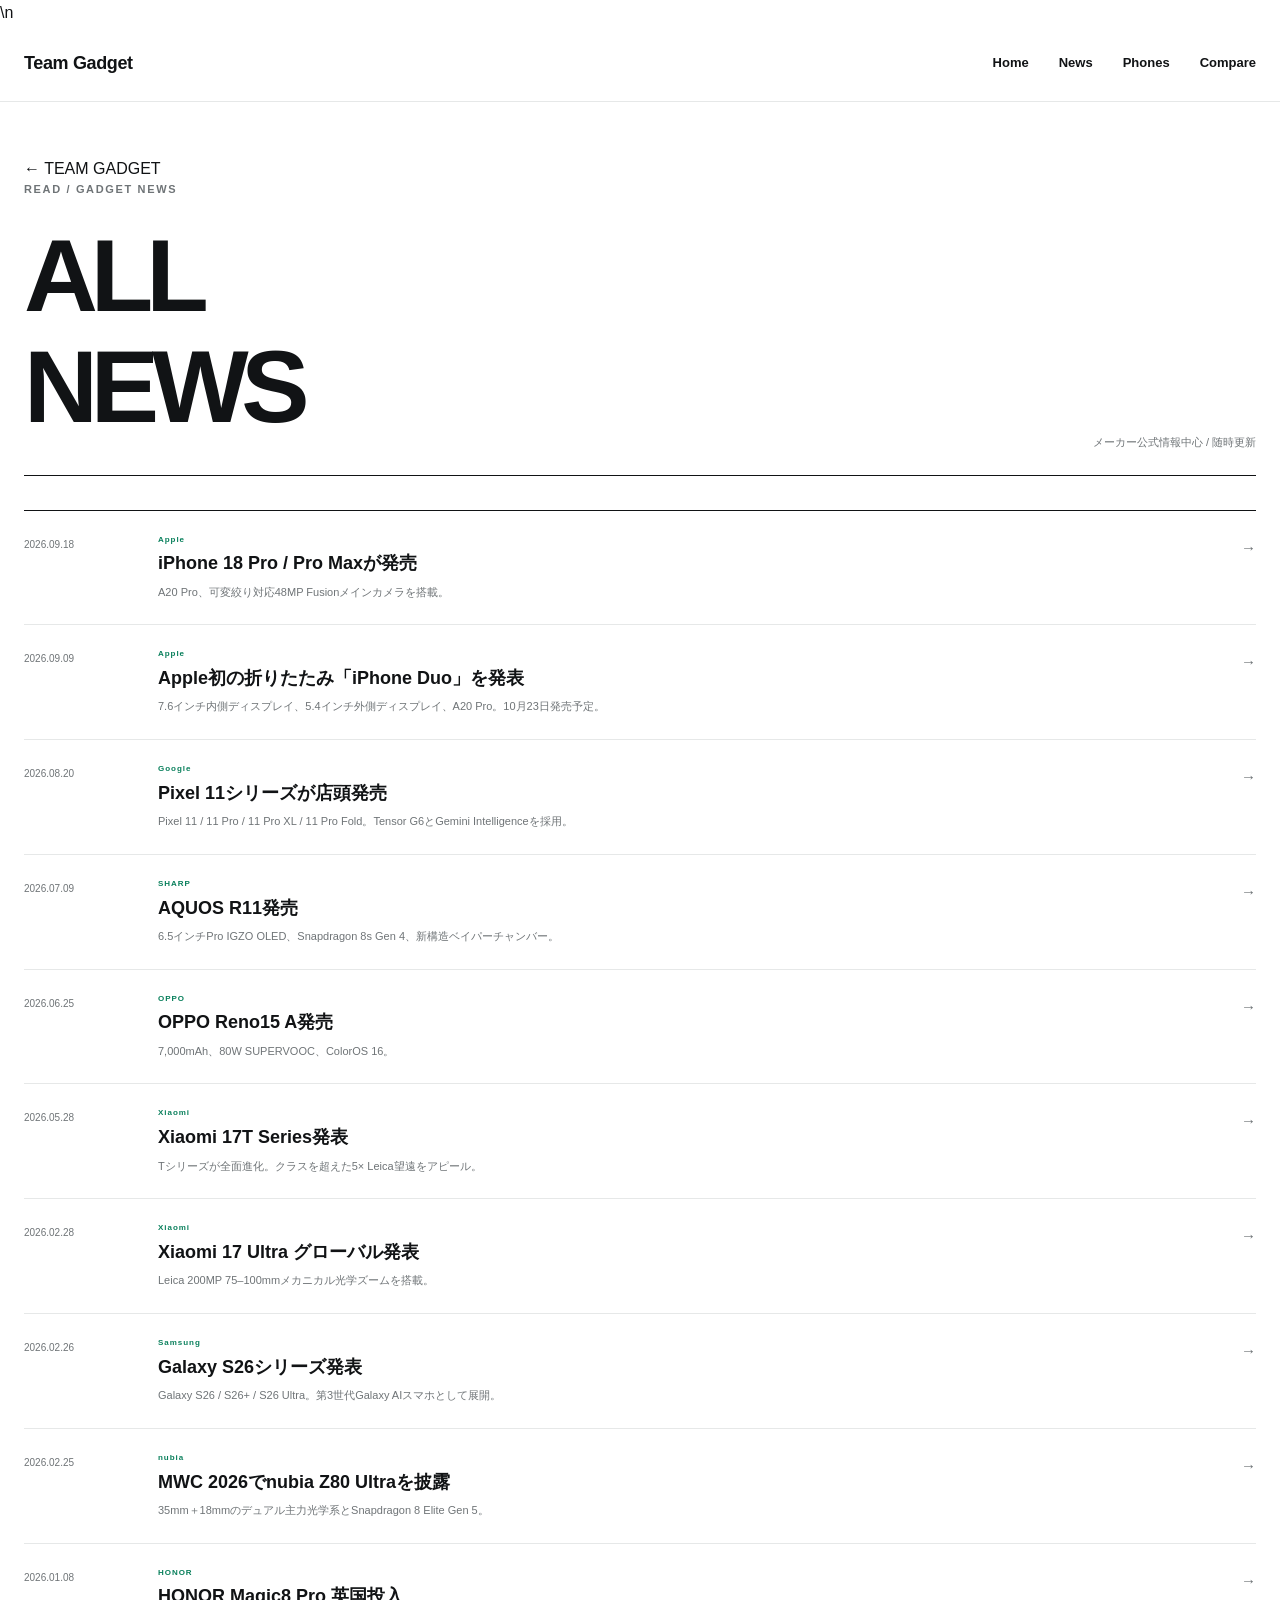
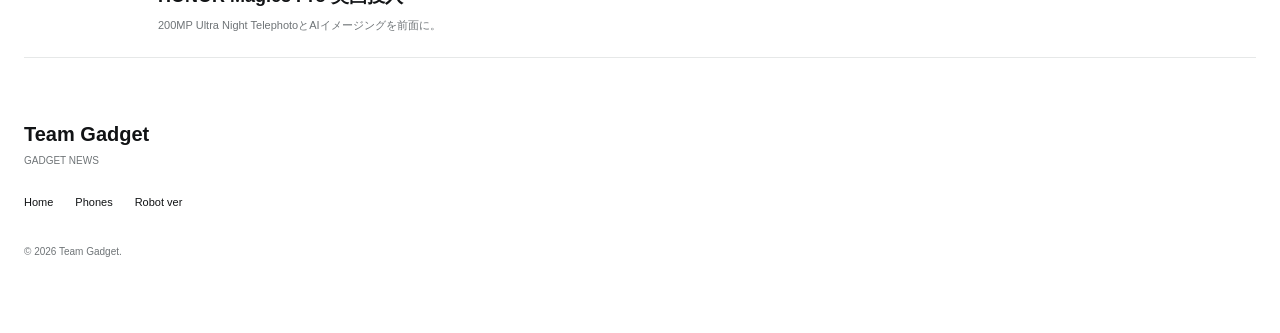
==== news/index.html @ f9e53cb1 "Add stable directory route for Gadget news" ====
<!doctype html>
<html lang="ja">
<head>
  <meta charset="utf-8">
  <meta name="viewport" content="width=device-width,initial-scale=1">\n  <base href="../">
  <meta name="description" content="Team Gadget ガジェットニュース一覧。スマートフォンを中心に最新情報をまとめます。">
  <title>ガジェットニュース | Team Gadget</title>
  <link rel="stylesheet" href="./styles.css?v=20260923-1522">
  <link rel="stylesheet" href="./gadget.css?v=20260923-1522">
</head>
<body>
  <header class="site-header">
    <a class="brand" href="./gadget.html"><span>Team Gadget</span></a>
    <nav class="desktop-nav"><a href="./gadget.html">Home</a><a href="#news">News</a><a href="./phones/">Phones</a><a href="./phones/#compare">Compare</a></nav>
    <button class="menu-button" id="menuButton" type="button" aria-label="メニューを開く" aria-expanded="false"><span></span><span></span></button>
  </header>

  <div class="mobile-menu" id="mobileMenu" hidden>
    <div class="mobile-menu-panel">
      <div class="mobile-menu-head"><strong>MENU</strong><button class="mobile-close" id="menuClose" type="button" aria-label="メニューを閉じる">×</button></div>
      <div class="mobile-menu-group">
        <span class="mobile-menu-label">PAGES</span>
        <a href="./gadget.html">Team Gadget</a>
        <a href="./">Team Gadget（Robot ver）</a>
      </div>
      <div class="mobile-menu-group">
        <span class="mobile-menu-label">GADGET</span>
        <a href="#news">News</a>
        <a href="./phones/">World Phones</a>
        <a href="./phones/#compare">Compare</a>
      </div>
    </div>
  </div>

  <main>
    <section class="section shell page-top-section" id="news">
      <a class="page-kicker" href="./gadget.html">← TEAM GADGET</a>
      <div class="section-head">
        <div><div class="eyebrow">READ / GADGET NEWS</div><h1 class="database-page-title">ALL<br>NEWS</h1></div>
        <span class="source-note">メーカー公式情報中心 / 随時更新</span>
      </div>
      <div class="gadget-news-timeline standalone-news-list">
        <div class="gadget-news-list" id="moreNewsList"></div>
      </div>
    </section>
  </main>

  <footer class="footer shell">
    <div><strong>Team Gadget</strong><span>GADGET NEWS</span></div>
    <div class="footer-links"><a href="./gadget.html">Home</a><a href="./phones/">Phones</a><a href="./">Robot ver</a></div>
    <small>© 2026 Team Gadget.</small>
  </footer>

  <script src="./gadget-data.js?v=20260923-1535"></script>
  <script src="./gadget.js?v=20260923-1535"></script>
</body>
</html>
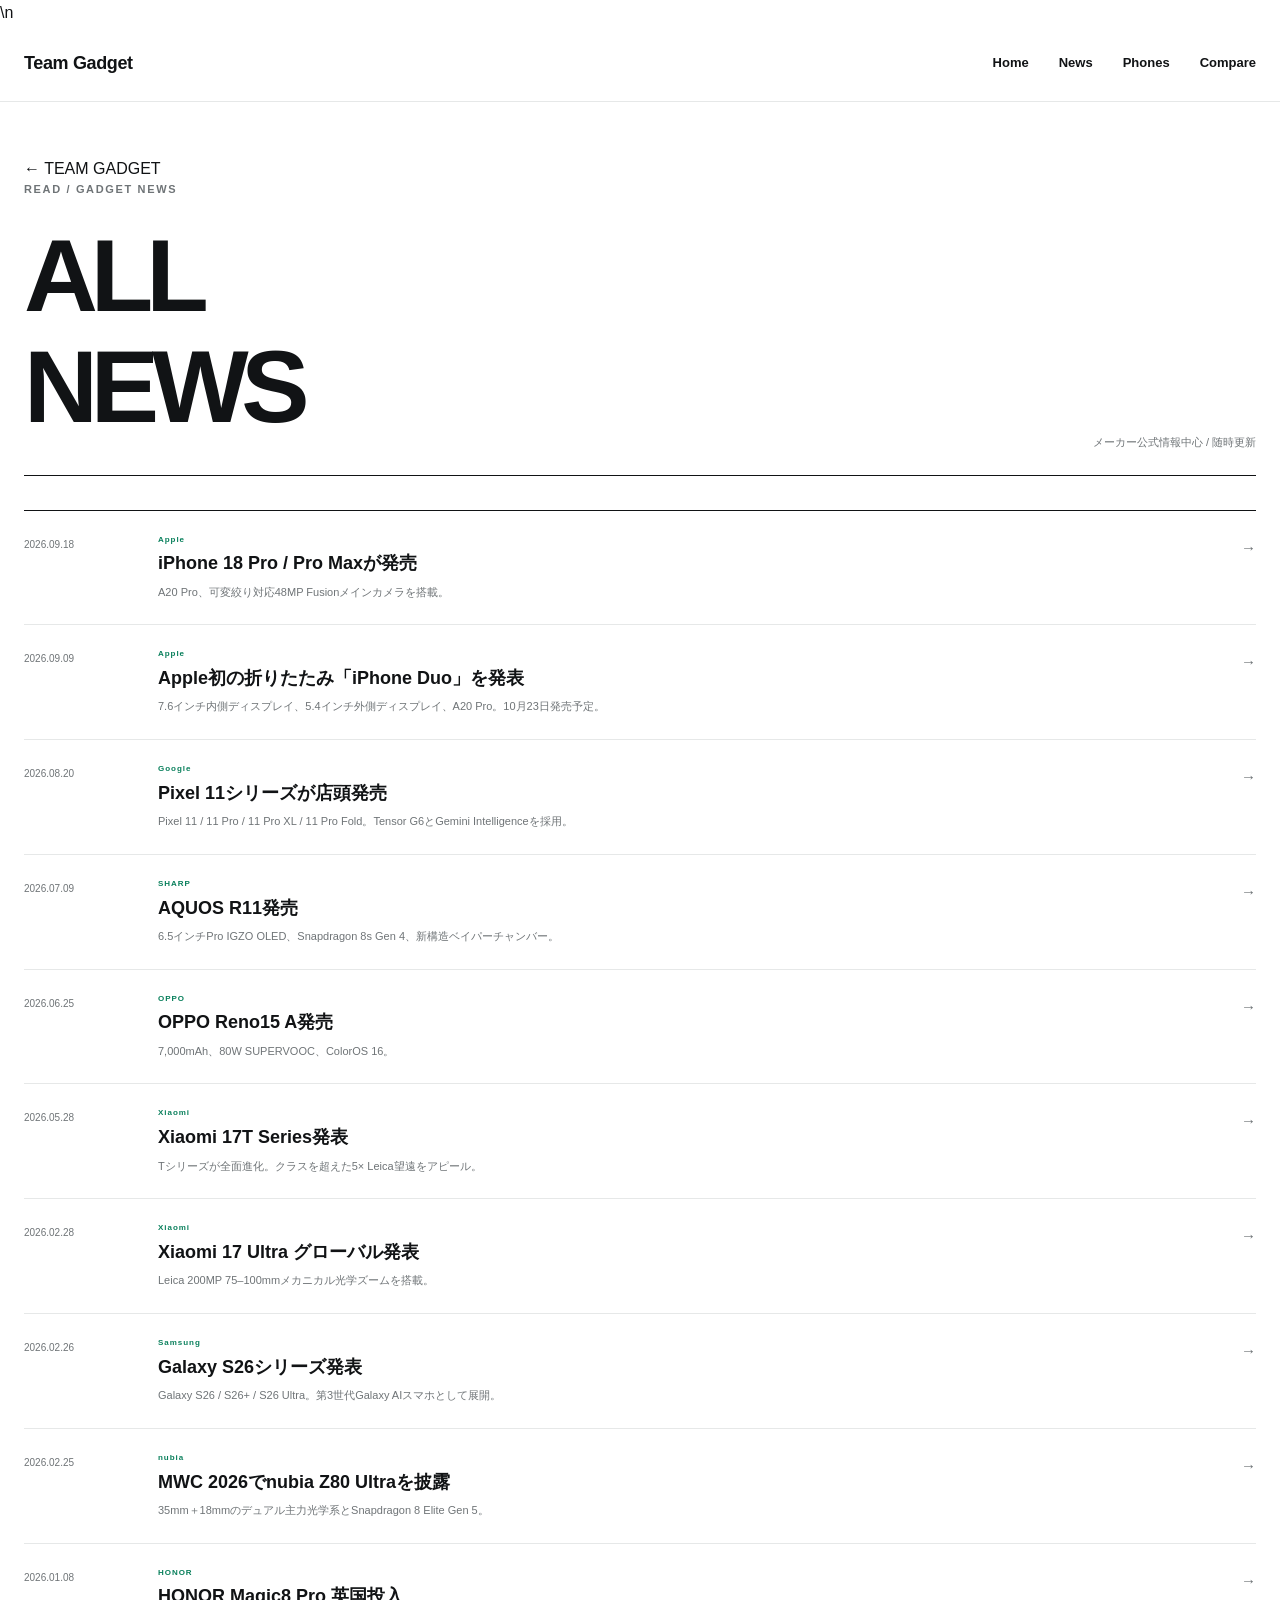
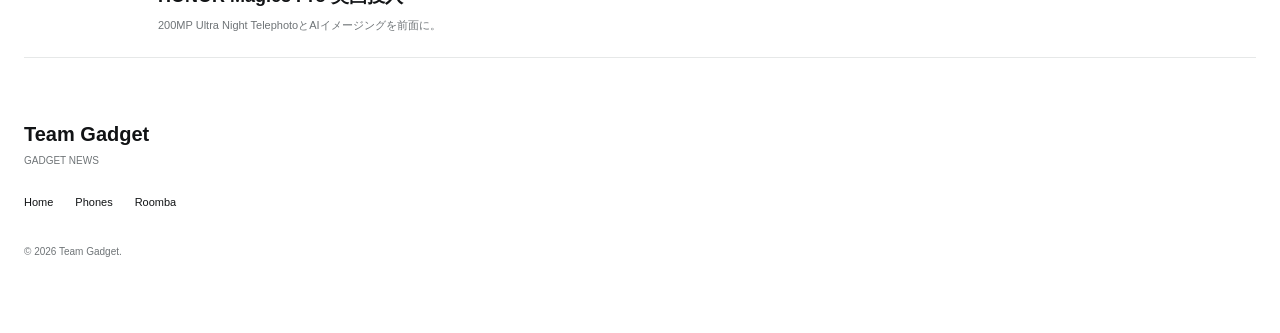
==== commit c8aea01a: "Rename Robot ver branding to Roomba in news/index.html" ====
--- a/news/index.html
+++ b/news/index.html
@@ -21,7 +21,7 @@
       <div class="mobile-menu-group">
         <span class="mobile-menu-label">PAGES</span>
         <a href="./gadget.html">Team Gadget</a>
-        <a href="./">Team Gadget（Robot ver）</a>
+        <a href="./">Team Gadget（Roomba）</a>
       </div>
       <div class="mobile-menu-group">
         <span class="mobile-menu-label">GADGET</span>
@@ -47,7 +47,7 @@
 
   <footer class="footer shell">
     <div><strong>Team Gadget</strong><span>GADGET NEWS</span></div>
-    <div class="footer-links"><a href="./gadget.html">Home</a><a href="./phones/">Phones</a><a href="./">Robot ver</a></div>
+    <div class="footer-links"><a href="./gadget.html">Home</a><a href="./phones/">Phones</a><a href="./">Roomba</a></div>
     <small>© 2026 Team Gadget.</small>
   </footer>
 
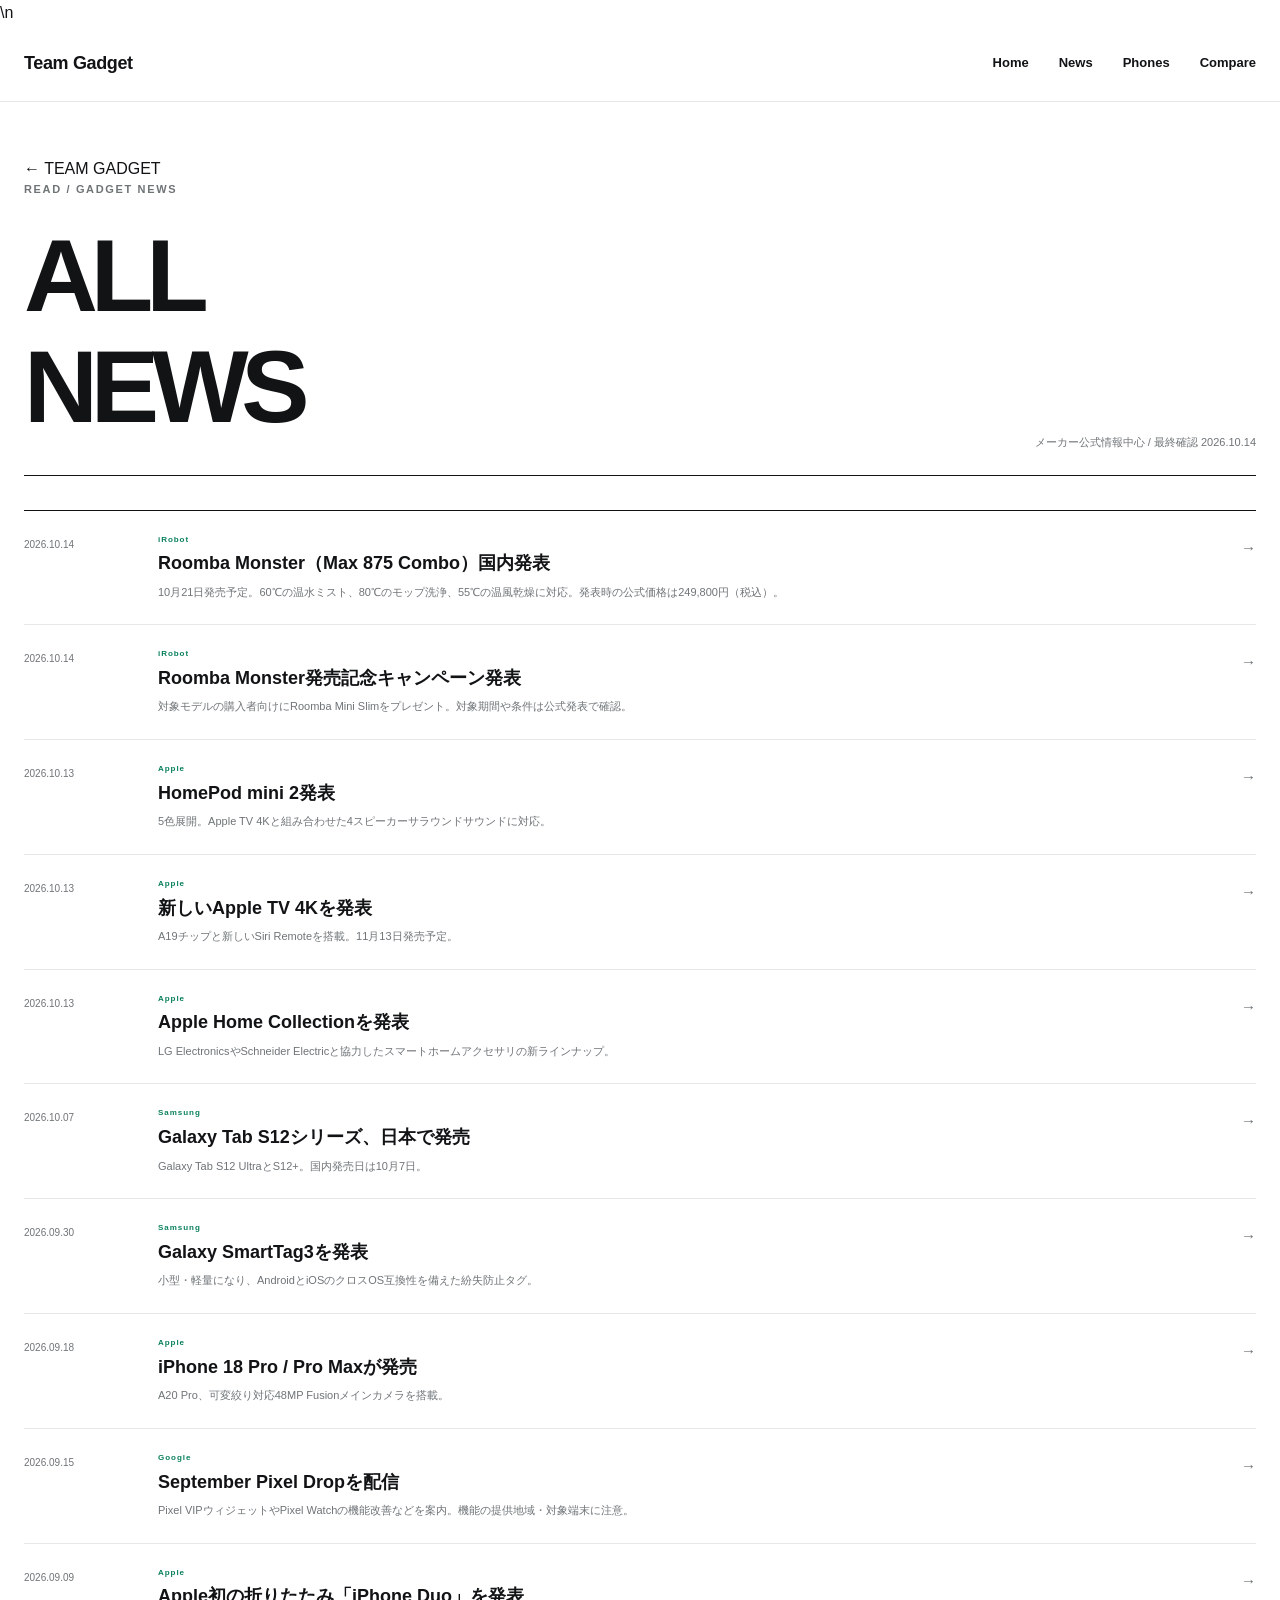
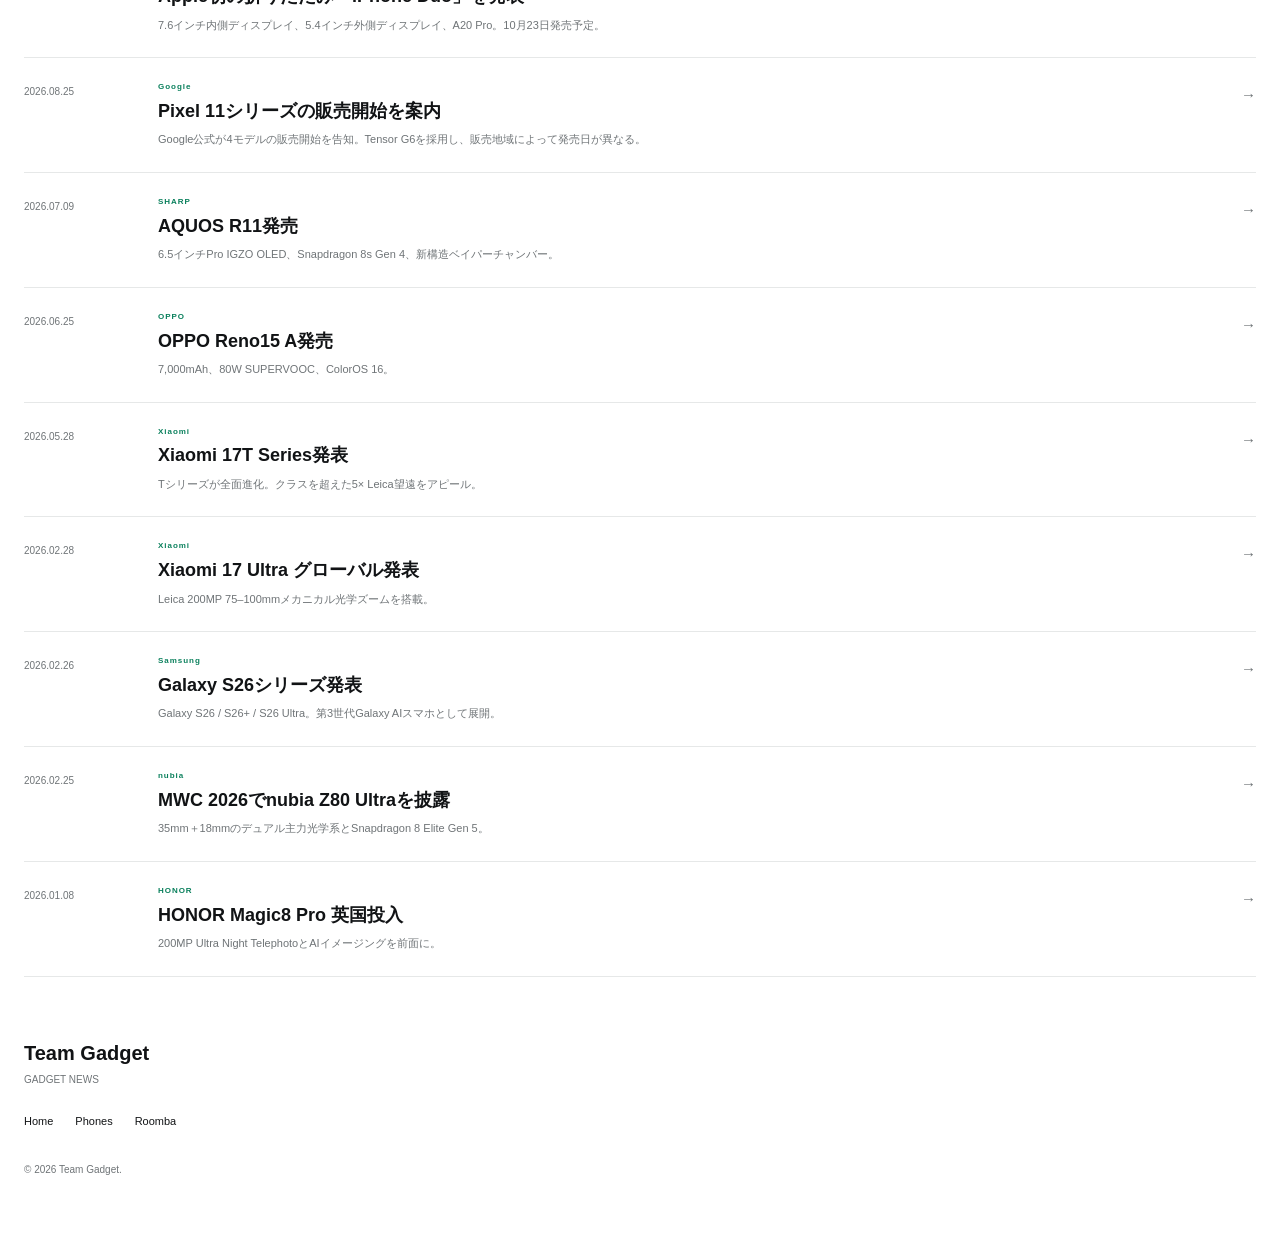
==== commit efe51276: "Update Team Gadget with verified Oct 2026 iRobot and gadget news" ====
--- a/news/index.html
+++ b/news/index.html
@@ -37,7 +37,7 @@
       <a class="page-kicker" href="./gadget.html">← TEAM GADGET</a>
       <div class="section-head">
         <div><div class="eyebrow">READ / GADGET NEWS</div><h1 class="database-page-title">ALL<br>NEWS</h1></div>
-        <span class="source-note">メーカー公式情報中心 / 随時更新</span>
+        <span class="source-note">メーカー公式情報中心 / 最終確認 2026.10.14</span>
       </div>
       <div class="gadget-news-timeline standalone-news-list">
         <div class="gadget-news-list" id="moreNewsList"></div>
@@ -51,7 +51,7 @@
     <small>© 2026 Team Gadget.</small>
   </footer>
 
-  <script src="./gadget-data.js?v=20260923-1535"></script>
-  <script src="./gadget.js?v=20260923-1535"></script>
+  <script src="./gadget-data.js?v=20261014-1900"></script>
+  <script src="./gadget.js?v=20261014-1900"></script>
 </body>
 </html>
